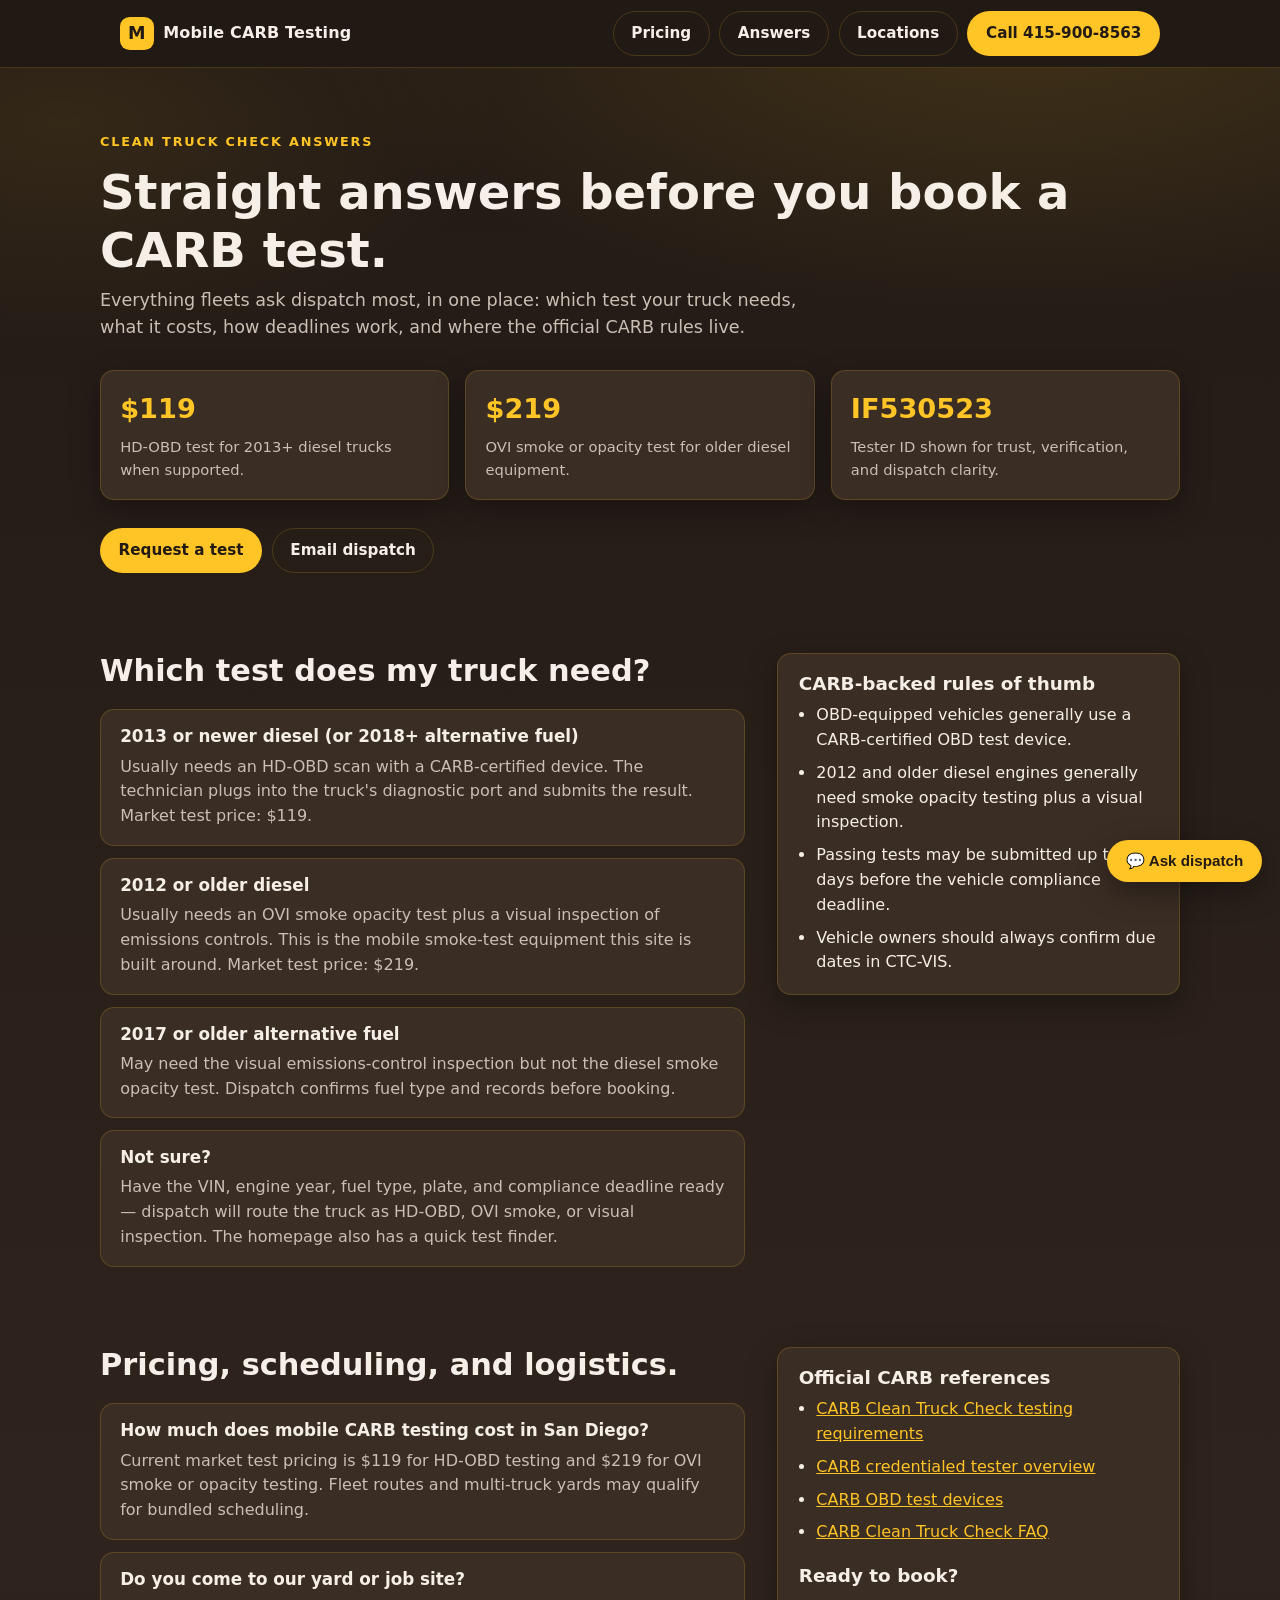
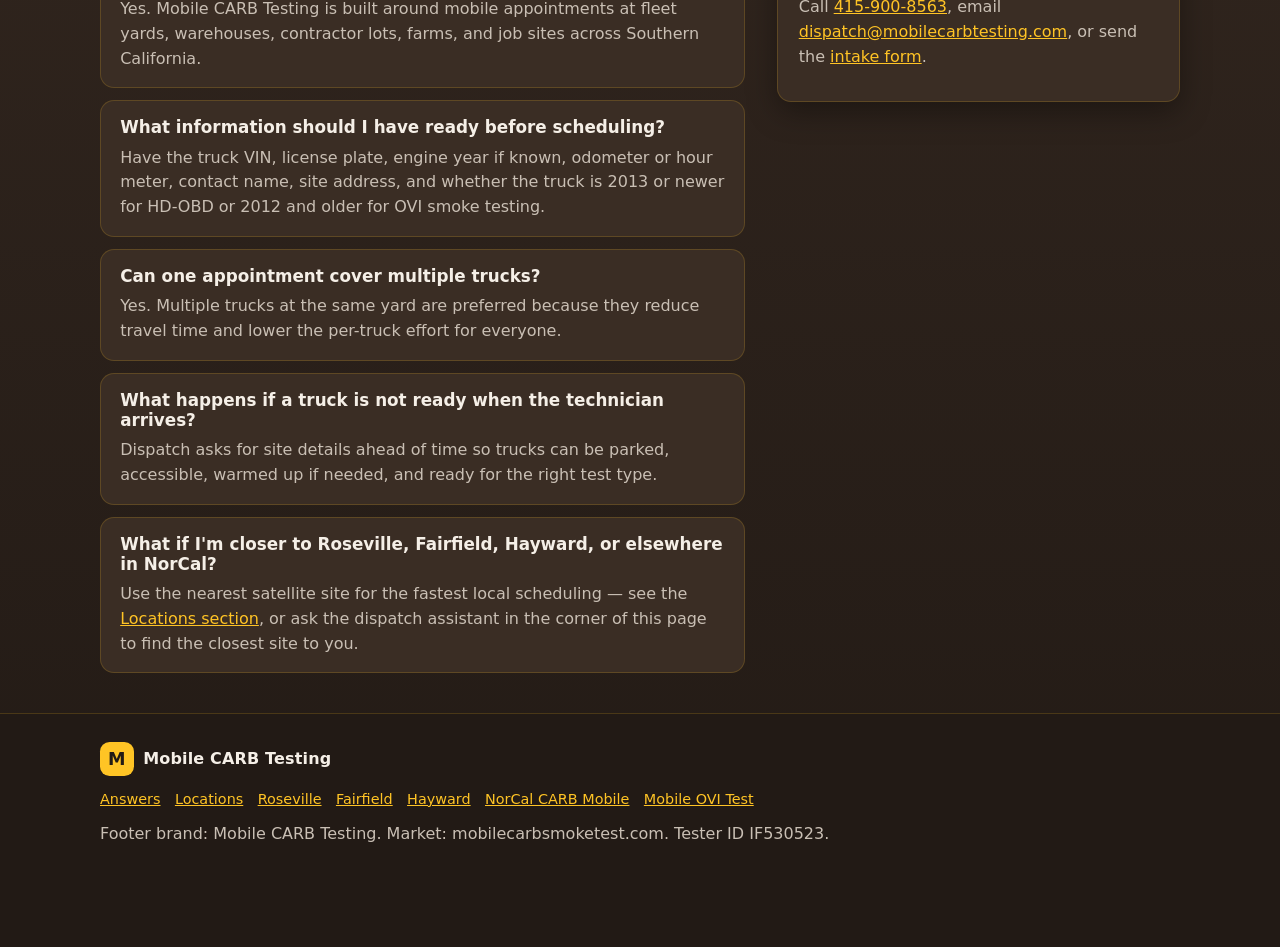
==== answers/index.html @ 7add0c7a "Fix site: working dispatch agent, geo-aware satellite links, consistent pages - Add missing styles.c" ====
<!doctype html>
<html lang="en">
<head>
 <meta charset="utf-8">
 <meta name="viewport" content="width=device-width, initial-scale=1">
 <title>CARB Testing Answers | Mobile CARB Testing San Diego</title>
 <meta name="description" content="Plain answers about CARB Clean Truck Check testing in San Diego: HD-OBD vs OVI smoke testing, pricing, deadlines, scheduling, and official CARB references.">
 <meta name="robots" content="index,follow,max-image-preview:large">
 <link rel="canonical" href="https://mobilecarbsmoketest.com/answers/">
 <meta property="og:title" content="CARB Testing Answers | Mobile CARB Testing San Diego">
 <meta property="og:description" content="Plain answers about CARB Clean Truck Check testing in San Diego: HD-OBD vs OVI smoke testing, pricing, deadlines, scheduling, and official CARB references.">
 <meta property="og:type" content="website">
 <meta property="og:url" content="https://mobilecarbsmoketest.com/answers/">
 <style>:root{--primary:#2F241D;--accent:#FFC425;}</style>
 <link rel="icon" href="data:image/svg+xml,<svg xmlns=%22http://www.w3.org/2000/svg%22 viewBox=%220 0 100 100%22><rect width=%22100%22 height=%22100%22 rx=%2220%22 fill=%22%23FFC425%22/><text x=%2250%22 y=%2272%22 font-size=%2264%22 font-family=%22Arial%22 font-weight=%22bold%22 text-anchor=%22middle%22 fill=%22%232F241D%22>M</text></svg>">
 <link rel="stylesheet" href="/styles.css">
 <script src="/site.js" defer></script>
</head>
<body class="dark">
 <header class="site-header">
 <nav class="nav" aria-label="Primary navigation">
 <a class="brand" href="/">
 <span class="brand-mark">M</span>
 <span>Mobile CARB Testing</span>
 </a>
 <div class="nav-actions">
 <a class="button secondary" href="/#pricing">Pricing</a>
 <a class="button secondary" href="/answers/">Answers</a>
 <a class="button secondary" href="/#locations">Locations</a>
 <a class="button primary" href="tel:4159008563">Call 415-900-8563</a>
 </div>
 </nav>
 </header>
 <main>
 <section class="hero">
 <div class="hero-inner">
 <p class="eyebrow">Clean truck check answers</p>
 <h1>Straight answers before you book a CARB test.</h1>
 <p class="lede">Everything fleets ask dispatch most, in one place: which test your truck needs, what it costs, how deadlines work, and where the official CARB rules live.</p>
 <div class="hero-panel">
 <div class="metric"><strong>$119</strong><span>HD-OBD test for 2013+ diesel trucks when supported.</span></div>
 <div class="metric"><strong>$219</strong><span>OVI smoke or opacity test for older diesel equipment.</span></div>
 <div class="metric"><strong>IF530523</strong><span>Tester ID shown for trust, verification, and dispatch clarity.</span></div>
 </div>
 <div class="nav-actions">
 <a class="button primary" href="/#intake">Request a test</a>
 <a class="button secondary" href="mailto:dispatch@mobilecarbtesting.com?subject=San%20Diego%20CARB%20test%20question">Email dispatch</a>
 </div>
 </div>
 </section>

 <section>
 <div class="section-inner split">
 <div>
 <div class="section-heading">
 <h2>Which test does my truck need?</h2>
 </div>
 <div class="faq-list">
 <article class="faq-item"><h3>2013 or newer diesel (or 2018+ alternative fuel)</h3><p>Usually needs an HD-OBD scan with a CARB-certified device. The technician plugs into the truck's diagnostic port and submits the result. Market test price: $119.</p></article>
 <article class="faq-item"><h3>2012 or older diesel</h3><p>Usually needs an OVI smoke opacity test plus a visual inspection of emissions controls. This is the mobile smoke-test equipment this site is built around. Market test price: $219.</p></article>
 <article class="faq-item"><h3>2017 or older alternative fuel</h3><p>May need the visual emissions-control inspection but not the diesel smoke opacity test. Dispatch confirms fuel type and records before booking.</p></article>
 <article class="faq-item"><h3>Not sure?</h3><p>Have the VIN, engine year, fuel type, plate, and compliance deadline ready — dispatch will route the truck as HD-OBD, OVI smoke, or visual inspection. The homepage also has a quick test finder.</p></article>
 </div>
 </div>
 <aside class="card">
 <h2>CARB-backed rules of thumb</h2>
 <ul class="list">
 <li>OBD-equipped vehicles generally use a CARB-certified OBD test device.</li>
 <li>2012 and older diesel engines generally need smoke opacity testing plus a visual inspection.</li>
 <li>Passing tests may be submitted up to 90 days before the vehicle compliance deadline.</li>
 <li>Vehicle owners should always confirm due dates in CTC-VIS.</li>
 </ul>
 </aside>
 </div>
 </section>

 <section>
 <div class="section-inner split">
 <div>
 <div class="section-heading">
 <h2>Pricing, scheduling, and logistics.</h2>
 </div>
 <div class="faq-list">
 <article class="faq-item"><h3>How much does mobile CARB testing cost in San Diego?</h3><p>Current market test pricing is $119 for HD-OBD testing and $219 for OVI smoke or opacity testing. Fleet routes and multi-truck yards may qualify for bundled scheduling.</p></article>
 <article class="faq-item"><h3>Do you come to our yard or job site?</h3><p>Yes. Mobile CARB Testing is built around mobile appointments at fleet yards, warehouses, contractor lots, farms, and job sites across Southern California.</p></article>
 <article class="faq-item"><h3>What information should I have ready before scheduling?</h3><p>Have the truck VIN, license plate, engine year if known, odometer or hour meter, contact name, site address, and whether the truck is 2013 or newer for HD-OBD or 2012 and older for OVI smoke testing.</p></article>
 <article class="faq-item"><h3>Can one appointment cover multiple trucks?</h3><p>Yes. Multiple trucks at the same yard are preferred because they reduce travel time and lower the per-truck effort for everyone.</p></article>
 <article class="faq-item"><h3>What happens if a truck is not ready when the technician arrives?</h3><p>Dispatch asks for site details ahead of time so trucks can be parked, accessible, warmed up if needed, and ready for the right test type.</p></article>
 <article class="faq-item"><h3>What if I'm closer to Roseville, Fairfield, Hayward, or elsewhere in NorCal?</h3><p>Use the nearest satellite site for the fastest local scheduling — see the <a href="/#locations">Locations section</a>, or ask the dispatch assistant in the corner of this page to find the closest site to you.</p></article>
 </div>
 </div>
 <aside class="card">
 <h2>Official CARB references</h2>
 <ul class="source-list">
 <li><a href="https://ww2.arb.ca.gov/clean-truck-check-requirements-vehicles-subject-semi-annual-compliance" rel="noopener">CARB Clean Truck Check testing requirements</a></li>
 <li><a href="https://ww2.arb.ca.gov/clean-truck-check-credentialed-tester-overview" rel="noopener">CARB credentialed tester overview</a></li>
 <li><a href="https://ww2.arb.ca.gov/our-work/programs/inspection-and-maintenance-program/obd-test-devices" rel="noopener">CARB OBD test devices</a></li>
 <li><a href="https://ww2.arb.ca.gov/resources/fact-sheets/clean-truck-check-faq-0" rel="noopener">CARB Clean Truck Check FAQ</a></li>
 </ul>
 <h2 style="margin-top:1.25rem">Ready to book?</h2>
 <p class="muted">Call <a href="tel:4159008563">415-900-8563</a>, email <a href="mailto:dispatch@mobilecarbtesting.com">dispatch@mobilecarbtesting.com</a>, or send the <a href="/#intake">intake form</a>.</p>
 </aside>
 </div>
 </section>
 </main>
 <footer class="site-footer">
 <div class="footer-inner">
 <a class="brand" href="/"><span class="brand-mark">M</span><span>Mobile CARB Testing</span></a>
 <div class="footer-links">
 <a href="/answers/">Answers</a>
 <a href="/#locations">Locations</a>
 <a href="https://cleantruckcheckroseville.com" rel="noopener">Roseville</a>
 <a href="https://cleantruckcheckfairfield.com" rel="noopener">Fairfield</a>
 <a href="https://cleantruckcheckhayward.com" rel="noopener">Hayward</a>
 <a href="https://norcalcarbmobile.com" rel="noopener">NorCal CARB Mobile</a>
 <a href="https://mobileovitest.com" rel="noopener">Mobile OVI Test</a>
 </div>
 <p class="muted">Footer brand: Mobile CARB Testing. Market: mobilecarbsmoketest.com. Tester ID IF530523.</p>
 </div>
 </footer>
</body>
</html>
---- styles.css ----
/* Mobile CARB Testing — shared site theme.
   Every page loads this file so inner pages match the homepage exactly. */

:root {
  --primary: #2F241D;
  --primary-deep: #221A15;
  --accent: #FFC425;
  --accent-soft: rgba(255, 196, 37, 0.14);
  --ink: #F5EFE7;
  --ink-muted: #C9BFB4;
  --card: #3A2D24;
  --card-border: rgba(255, 196, 37, 0.18);
  --radius: 14px;
  --shadow: 0 10px 30px rgba(0, 0, 0, 0.35);
}

* { box-sizing: border-box; }

html { scroll-behavior: smooth; }

body {
  margin: 0;
  font-family: "Segoe UI", system-ui, -apple-system, Roboto, Arial, sans-serif;
  line-height: 1.55;
  color: var(--ink);
  background: linear-gradient(180deg, var(--primary-deep) 0%, var(--primary) 60%, var(--primary-deep) 100%);
}

img, svg { max-width: 100%; }

a { color: var(--accent); }

h1, h2, h3 { line-height: 1.2; margin: 0 0 0.5rem; }
h1 { font-size: clamp(1.9rem, 4.5vw, 3rem); }
h2 { font-size: clamp(1.35rem, 3vw, 1.9rem); }
h3 { font-size: 1.05rem; }

p { margin: 0 0 0.75rem; }

.muted { color: var(--ink-muted); }

/* Header / navigation */
.site-header {
  position: sticky;
  top: 0;
  z-index: 50;
  background: rgba(34, 26, 21, 0.92);
  backdrop-filter: blur(8px);
  border-bottom: 1px solid var(--card-border);
}

.nav {
  max-width: 1080px;
  margin: 0 auto;
  padding: 0.7rem 1.25rem;
  display: flex;
  align-items: center;
  justify-content: space-between;
  gap: 1rem;
  flex-wrap: wrap;
}

.brand {
  display: inline-flex;
  align-items: center;
  gap: 0.6rem;
  font-weight: 700;
  color: var(--ink);
  text-decoration: none;
  letter-spacing: 0.01em;
}

.brand-mark {
  display: inline-grid;
  place-items: center;
  width: 2.1rem;
  height: 2.1rem;
  border-radius: 0.6rem;
  background: var(--accent);
  color: var(--primary-deep);
  font-weight: 800;
  font-size: 1.1rem;
}

.nav-actions {
  display: flex;
  align-items: center;
  gap: 0.6rem;
  flex-wrap: wrap;
}

/* Buttons */
.button {
  display: inline-flex;
  align-items: center;
  justify-content: center;
  gap: 0.4rem;
  padding: 0.6rem 1.1rem;
  border-radius: 999px;
  border: 1px solid transparent;
  font-weight: 600;
  font-size: 0.95rem;
  text-decoration: none;
  cursor: pointer;
  transition: transform 0.15s ease, background 0.15s ease, color 0.15s ease;
}

.button:hover { transform: translateY(-1px); }

.button.primary {
  background: var(--accent);
  color: var(--primary-deep);
}

.button.secondary {
  background: transparent;
  color: var(--ink);
  border-color: var(--card-border);
}

.button.secondary:hover { border-color: var(--accent); color: var(--accent); }

/* Hero */
.hero {
  padding: 4rem 1.25rem 2.5rem;
  background:
    radial-gradient(1200px 500px at 80% -10%, var(--accent-soft), transparent 60%),
    radial-gradient(800px 400px at 5% 10%, rgba(255, 196, 37, 0.08), transparent 55%);
}

.hero-inner { max-width: 1080px; margin: 0 auto; }

.eyebrow {
  text-transform: uppercase;
  letter-spacing: 0.14em;
  font-size: 0.8rem;
  font-weight: 700;
  color: var(--accent);
  margin-bottom: 0.75rem;
}

.lede {
  font-size: 1.1rem;
  color: var(--ink-muted);
  max-width: 46rem;
}

.hero-panel {
  display: grid;
  grid-template-columns: repeat(auto-fit, minmax(200px, 1fr));
  gap: 1rem;
  margin: 1.75rem 0;
}

.metric {
  background: var(--card);
  border: 1px solid var(--card-border);
  border-radius: var(--radius);
  padding: 1.1rem 1.2rem;
  display: flex;
  flex-direction: column;
  gap: 0.35rem;
  box-shadow: var(--shadow);
}

.metric strong { font-size: 1.7rem; color: var(--accent); }
.metric span { color: var(--ink-muted); font-size: 0.92rem; }

/* Sections */
main section { padding: 2.5rem 1.25rem; }

.section-inner { max-width: 1080px; margin: 0 auto; }

.section-inner.split {
  display: grid;
  grid-template-columns: minmax(0, 1.6fr) minmax(260px, 1fr);
  gap: 2rem;
  align-items: start;
}

.section-heading { margin-bottom: 1.25rem; }

.grid {
  display: grid;
  grid-template-columns: repeat(auto-fit, minmax(230px, 1fr));
  gap: 1rem;
}

.card {
  background: var(--card);
  border: 1px solid var(--card-border);
  border-radius: var(--radius);
  padding: 1.2rem 1.3rem;
  box-shadow: var(--shadow);
}

.card h2 { font-size: 1.15rem; }

.service-areas { display: flex; flex-wrap: wrap; gap: 0.5rem; margin-top: 0.75rem; }

.pill {
  display: inline-block;
  padding: 0.3rem 0.8rem;
  border-radius: 999px;
  background: var(--accent-soft);
  border: 1px solid var(--card-border);
  color: var(--ink);
  font-size: 0.85rem;
  font-weight: 600;
}

.list, .source-list { margin: 0; padding-left: 1.1rem; display: grid; gap: 0.5rem; }

/* Test-finder tool */
.tool {
  background: var(--card);
  border: 1px solid var(--card-border);
  border-radius: var(--radius);
  padding: 1.25rem;
  box-shadow: var(--shadow);
}

.tool-row {
  display: grid;
  grid-template-columns: repeat(auto-fit, minmax(220px, 1fr));
  gap: 1rem;
  margin-bottom: 1rem;
}

label { display: grid; gap: 0.35rem; font-size: 0.9rem; font-weight: 600; }

select, input, textarea {
  width: 100%;
  padding: 0.6rem 0.7rem;
  border-radius: 10px;
  border: 1px solid var(--card-border);
  background: var(--primary-deep);
  color: var(--ink);
  font: inherit;
}

select:focus, input:focus, textarea:focus {
  outline: 2px solid var(--accent);
  outline-offset: 1px;
}

textarea { min-height: 5.5rem; resize: vertical; }

.tool-result {
  border-left: 3px solid var(--accent);
  background: var(--accent-soft);
  border-radius: 0 10px 10px 0;
  padding: 0.9rem 1rem;
}

/* FAQ */
.faq-list { display: grid; gap: 0.75rem; }

.faq-item {
  background: var(--card);
  border: 1px solid var(--card-border);
  border-radius: var(--radius);
  padding: 1rem 1.2rem;
}

.faq-item p { margin: 0.35rem 0 0; color: var(--ink-muted); }

/* Intake form */
.form-wrap {
  background: var(--card);
  border: 1px solid var(--card-border);
  border-radius: var(--radius);
  padding: 1.4rem;
  box-shadow: var(--shadow);
}

.form-grid { display: grid; gap: 0.9rem; }

/* Satellite sites */
.satellite-grid {
  display: grid;
  grid-template-columns: repeat(auto-fit, minmax(240px, 1fr));
  gap: 1rem;
}

.satellite-card {
  display: block;
  background: var(--card);
  border: 1px solid var(--card-border);
  border-radius: var(--radius);
  padding: 1.1rem 1.2rem;
  color: var(--ink);
  text-decoration: none;
  box-shadow: var(--shadow);
  transition: transform 0.15s ease, border-color 0.15s ease;
}

.satellite-card:hover { transform: translateY(-2px); border-color: var(--accent); }

.satellite-card h3 { color: var(--accent); }
.satellite-card p { color: var(--ink-muted); margin: 0; font-size: 0.92rem; }

.satellite-card .distance {
  display: inline-block;
  margin-top: 0.6rem;
  font-size: 0.8rem;
  font-weight: 700;
  color: var(--ink);
}

.satellite-card.nearby {
  border-color: var(--accent);
  background: linear-gradient(180deg, var(--accent-soft), var(--card));
}

.satellite-card.nearby::before {
  content: "Near you";
  display: inline-block;
  margin-bottom: 0.5rem;
  padding: 0.15rem 0.6rem;
  border-radius: 999px;
  background: var(--accent);
  color: var(--primary-deep);
  font-size: 0.72rem;
  font-weight: 800;
  text-transform: uppercase;
  letter-spacing: 0.08em;
}

.geo-note { font-size: 0.85rem; color: var(--ink-muted); margin-top: 0.9rem; }

/* Footer */
.site-footer {
  border-top: 1px solid var(--card-border);
  background: var(--primary-deep);
  padding: 1.75rem 1.25rem 5.5rem;
}

.footer-inner {
  max-width: 1080px;
  margin: 0 auto;
  display: grid;
  gap: 0.75rem;
}

.footer-links { display: flex; flex-wrap: wrap; gap: 0.9rem; font-size: 0.9rem; }

/* Agent widget */
.agent-launcher {
  position: fixed;
  right: 1.1rem;
  bottom: 1.1rem;
  z-index: 90;
  display: inline-flex;
  align-items: center;
  gap: 0.5rem;
  padding: 0.75rem 1.2rem;
  border: none;
  border-radius: 999px;
  background: var(--accent);
  color: var(--primary-deep);
  font-weight: 700;
  font-size: 0.95rem;
  cursor: pointer;
  box-shadow: var(--shadow);
}

.agent-launcher:hover { transform: translateY(-1px); }

.agent-panel {
  position: fixed;
  right: 1.1rem;
  bottom: 4.6rem;
  z-index: 95;
  width: min(360px, calc(100vw - 2rem));
  max-height: min(540px, calc(100vh - 7rem));
  display: none;
  flex-direction: column;
  background: var(--primary-deep);
  border: 1px solid var(--card-border);
  border-radius: var(--radius);
  box-shadow: var(--shadow);
  overflow: hidden;
}

.agent-panel.open { display: flex; }

.agent-head {
  display: flex;
  align-items: center;
  justify-content: space-between;
  gap: 0.5rem;
  padding: 0.8rem 1rem;
  background: var(--card);
  border-bottom: 1px solid var(--card-border);
}

.agent-head strong { font-size: 0.95rem; }
.agent-head .muted { font-size: 0.78rem; display: block; }

.agent-close {
  border: none;
  background: transparent;
  color: var(--ink-muted);
  font-size: 1.3rem;
  line-height: 1;
  cursor: pointer;
  padding: 0.2rem 0.4rem;
}

.agent-close:hover { color: var(--accent); }

.agent-messages {
  flex: 1;
  overflow-y: auto;
  padding: 0.9rem;
  display: flex;
  flex-direction: column;
  gap: 0.6rem;
  min-height: 160px;
}

.agent-msg {
  max-width: 88%;
  padding: 0.55rem 0.8rem;
  border-radius: 12px;
  font-size: 0.9rem;
}

.agent-msg.bot {
  align-self: flex-start;
  background: var(--card);
  border: 1px solid var(--card-border);
}

.agent-msg.user {
  align-self: flex-end;
  background: var(--accent);
  color: var(--primary-deep);
  font-weight: 600;
}

.agent-msg a { font-weight: 700; }

.agent-chips {
  display: flex;
  flex-wrap: wrap;
  gap: 0.4rem;
  padding: 0 0.9rem 0.6rem;
}

.agent-chip {
  border: 1px solid var(--card-border);
  background: transparent;
  color: var(--ink);
  border-radius: 999px;
  padding: 0.3rem 0.75rem;
  font-size: 0.8rem;
  cursor: pointer;
}

.agent-chip:hover { border-color: var(--accent); color: var(--accent); }

.agent-input {
  display: flex;
  gap: 0.5rem;
  padding: 0.7rem 0.9rem;
  border-top: 1px solid var(--card-border);
  background: var(--card);
}

.agent-input input { flex: 1; }

.agent-input button {
  border: none;
  border-radius: 10px;
  background: var(--accent);
  color: var(--primary-deep);
  font-weight: 700;
  padding: 0 1rem;
  cursor: pointer;
}

/* Responsive */
@media (max-width: 820px) {
  .section-inner.split { grid-template-columns: 1fr; }
  .hero { padding-top: 2.5rem; }
}
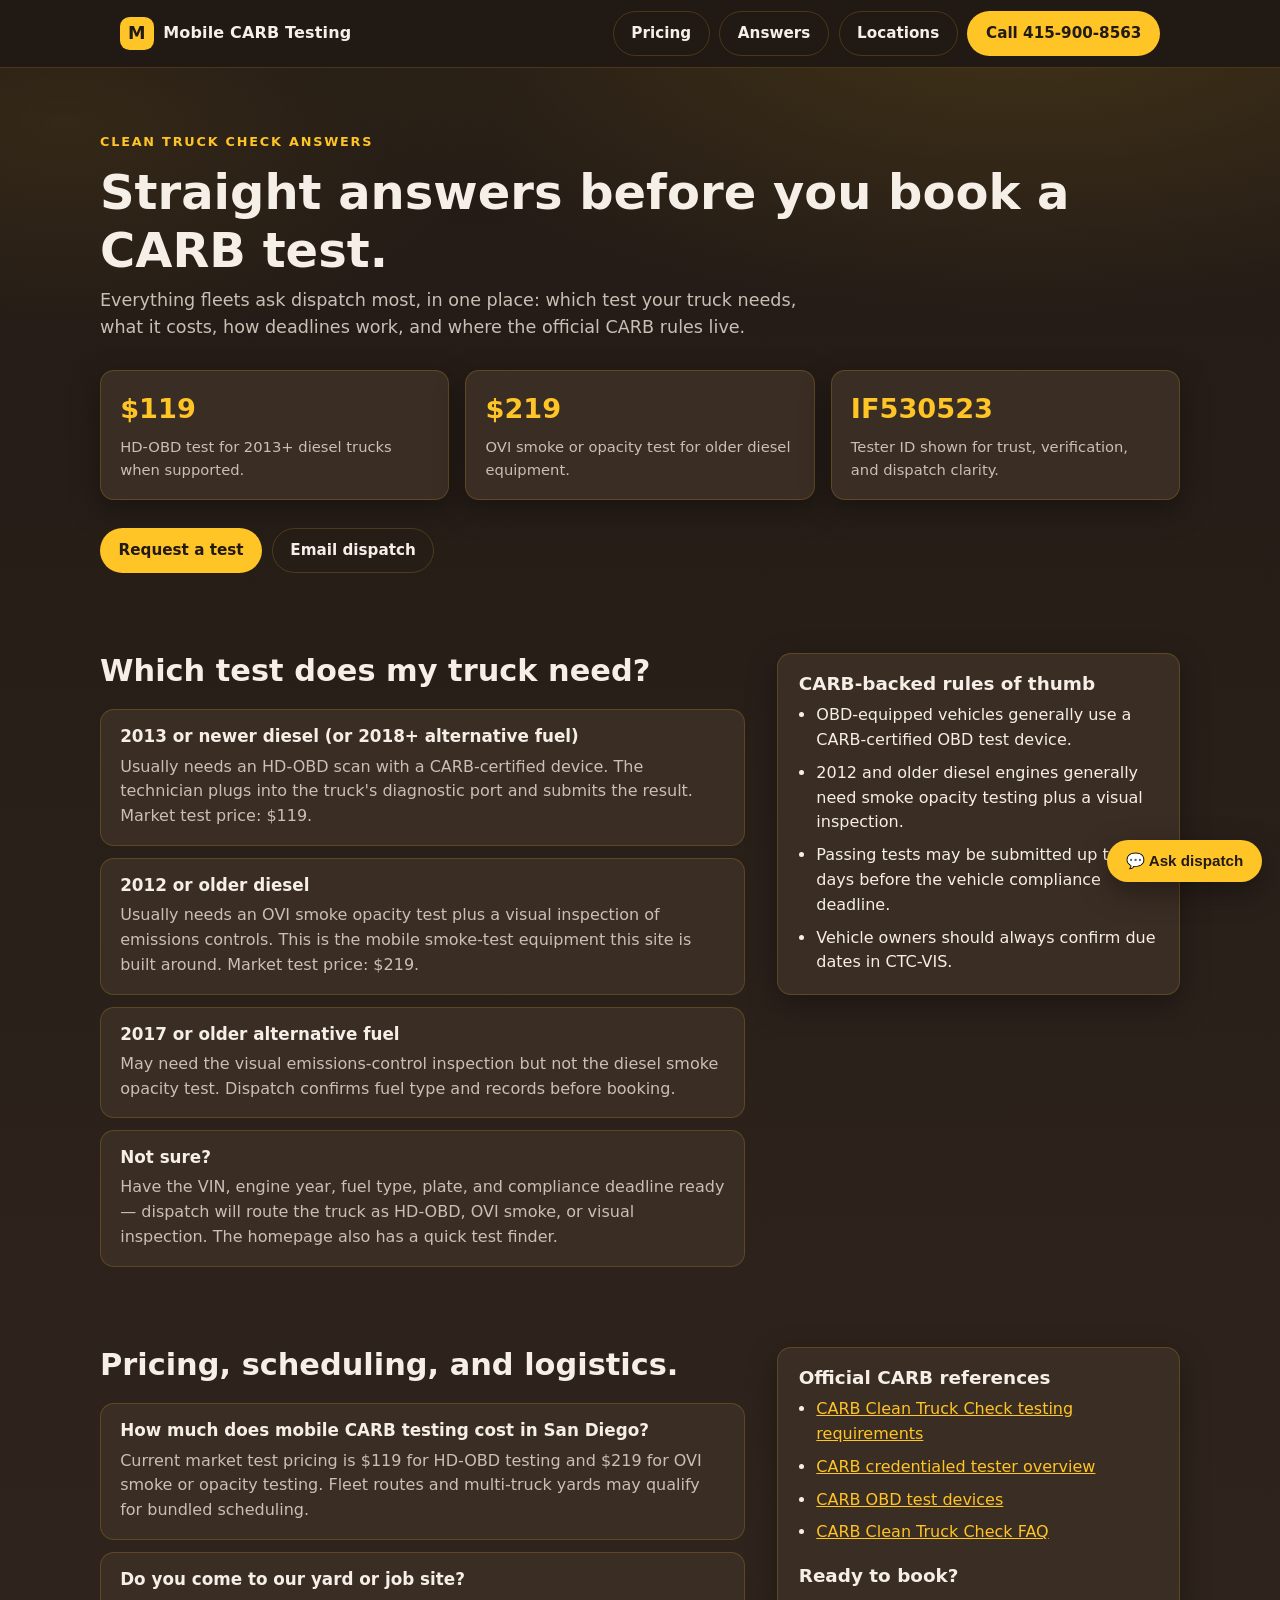
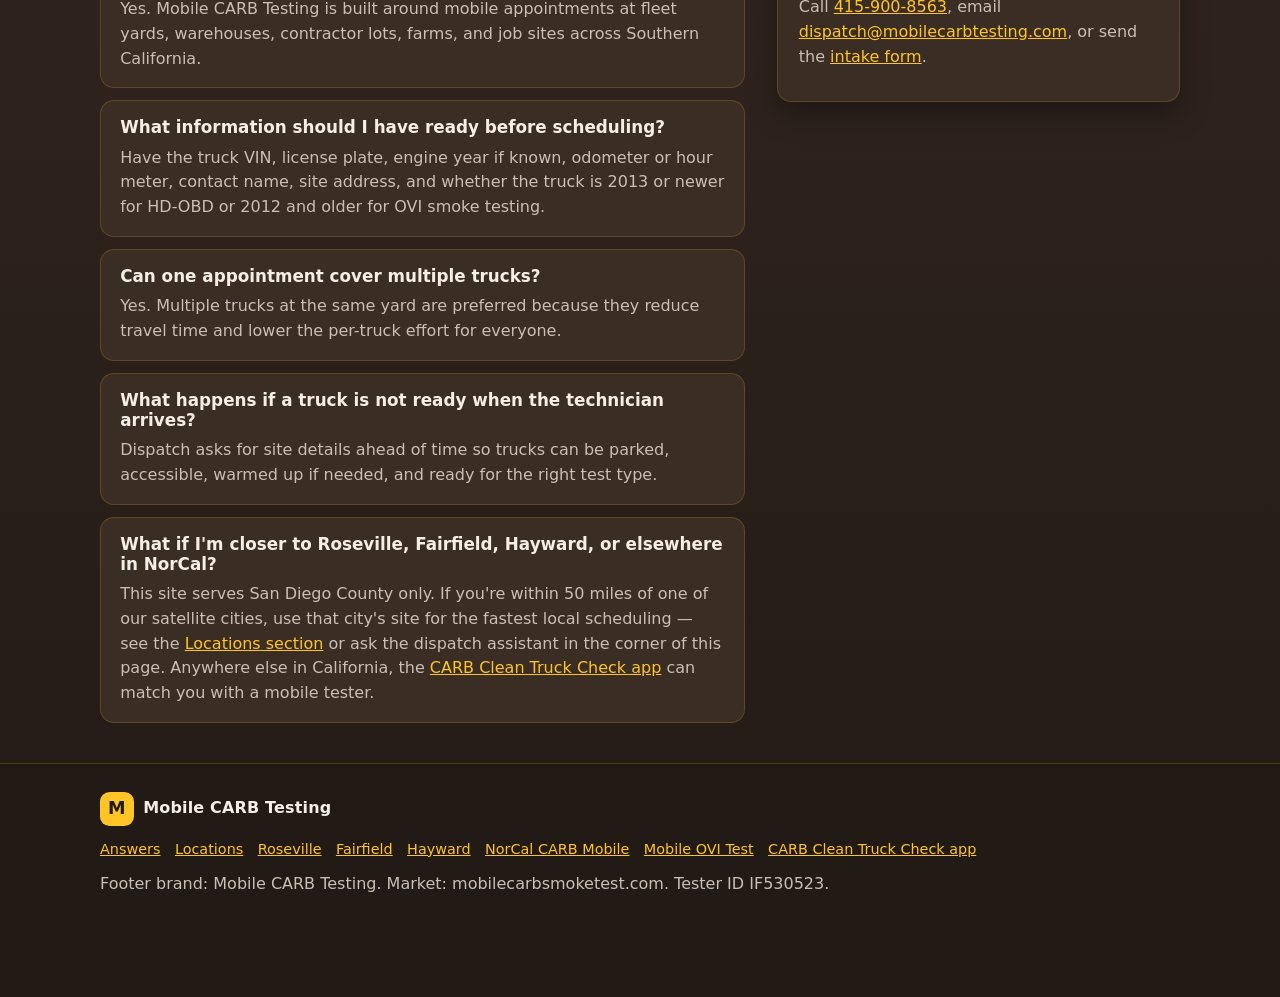
==== commit 95fbf10c: "Enforce coverage rules and add carbcleantruckcheck.app routing + marketing blocks - Satellite sites " ====
--- a/answers/index.html
+++ b/answers/index.html
@@ -86,7 +86,7 @@
  <article class="faq-item"><h3>What information should I have ready before scheduling?</h3><p>Have the truck VIN, license plate, engine year if known, odometer or hour meter, contact name, site address, and whether the truck is 2013 or newer for HD-OBD or 2012 and older for OVI smoke testing.</p></article>
  <article class="faq-item"><h3>Can one appointment cover multiple trucks?</h3><p>Yes. Multiple trucks at the same yard are preferred because they reduce travel time and lower the per-truck effort for everyone.</p></article>
  <article class="faq-item"><h3>What happens if a truck is not ready when the technician arrives?</h3><p>Dispatch asks for site details ahead of time so trucks can be parked, accessible, warmed up if needed, and ready for the right test type.</p></article>
- <article class="faq-item"><h3>What if I'm closer to Roseville, Fairfield, Hayward, or elsewhere in NorCal?</h3><p>Use the nearest satellite site for the fastest local scheduling — see the <a href="/#locations">Locations section</a>, or ask the dispatch assistant in the corner of this page to find the closest site to you.</p></article>
+ <article class="faq-item"><h3>What if I'm closer to Roseville, Fairfield, Hayward, or elsewhere in NorCal?</h3><p>This site serves San Diego County only. If you're within 50 miles of one of our satellite cities, use that city's site for the fastest local scheduling — see the <a href="/#locations">Locations section</a> or ask the dispatch assistant in the corner of this page. Anywhere else in California, the <a href="https://carbcleantruckcheck.app" rel="noopener">CARB Clean Truck Check app</a> can match you with a mobile tester.</p></article>
  </div>
  </div>
  <aside class="card">
@@ -114,6 +114,7 @@
  <a href="https://cleantruckcheckhayward.com" rel="noopener">Hayward</a>
  <a href="https://norcalcarbmobile.com" rel="noopener">NorCal CARB Mobile</a>
  <a href="https://mobileovitest.com" rel="noopener">Mobile OVI Test</a>
+ <a href="https://carbcleantruckcheck.app" rel="noopener">CARB Clean Truck Check app</a>
  </div>
  <p class="muted">Footer brand: Mobile CARB Testing. Market: mobilecarbsmoketest.com. Tester ID IF530523.</p>
  </div>
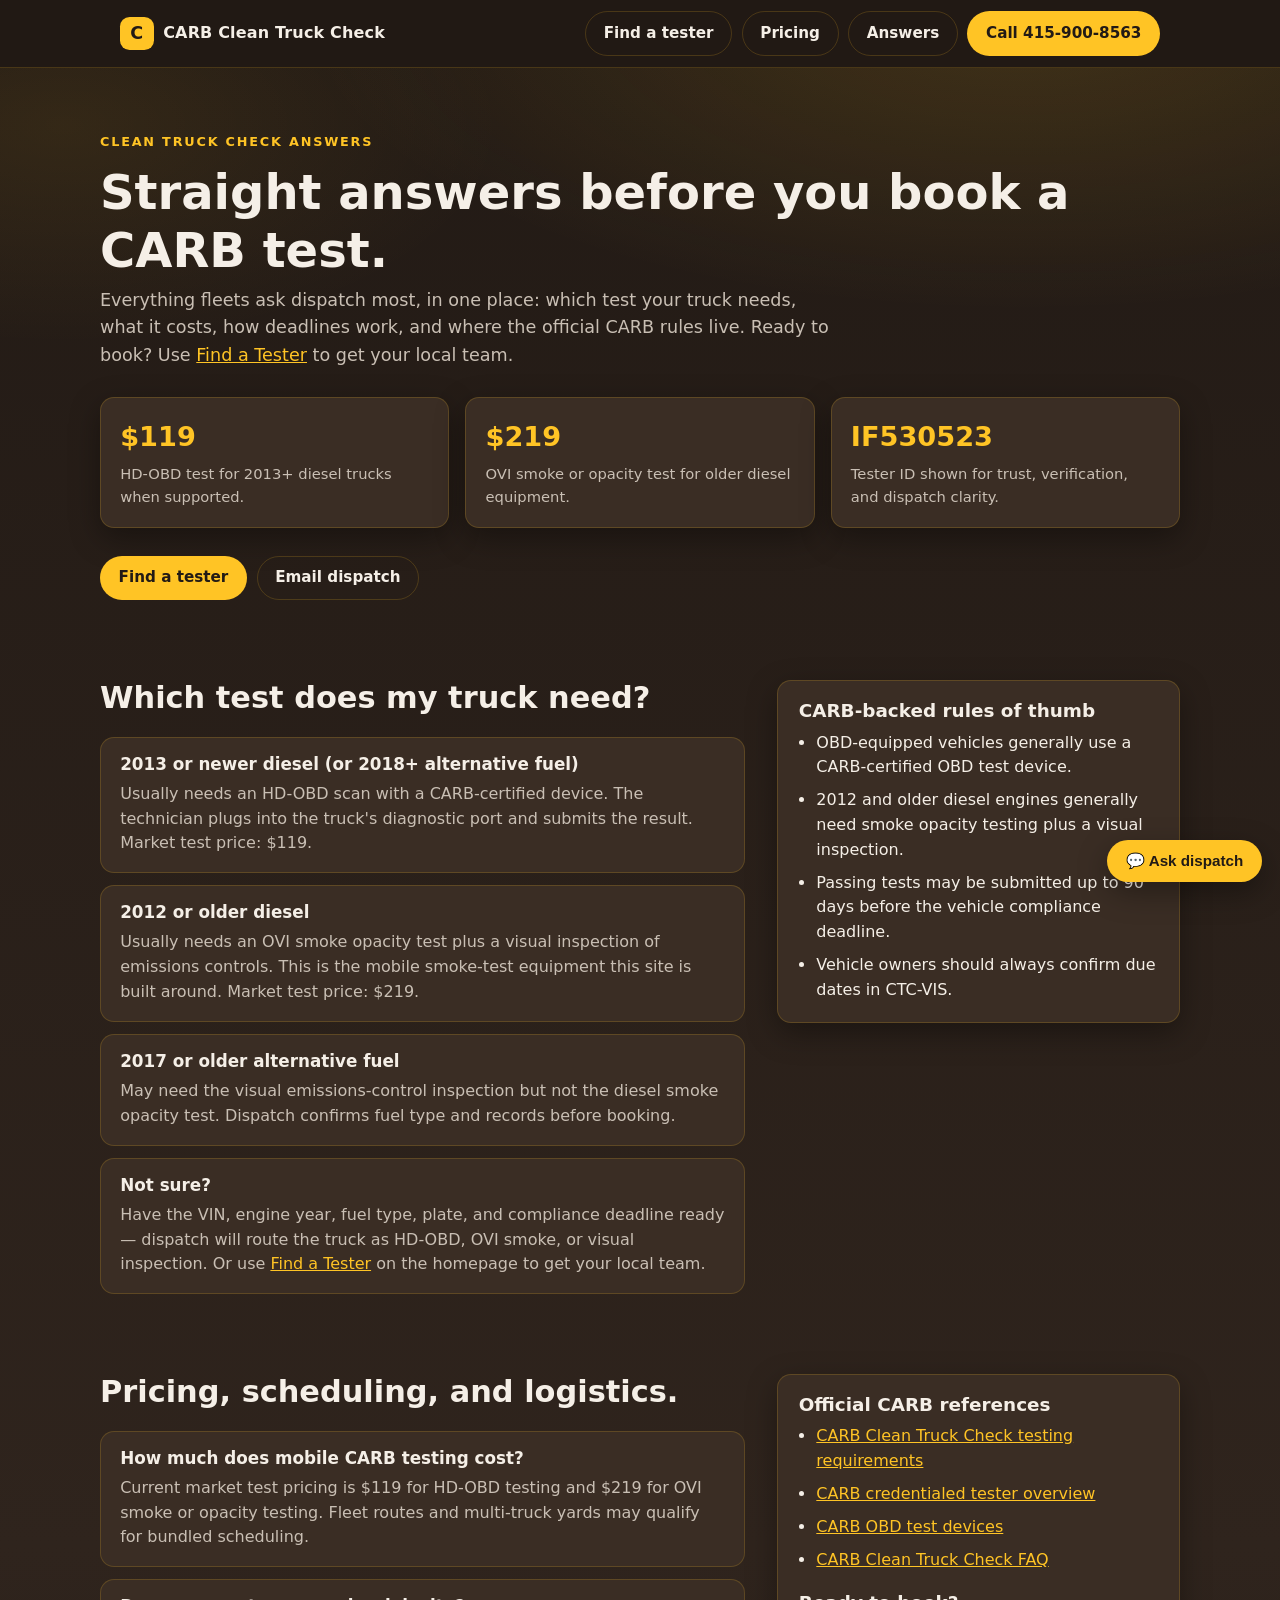
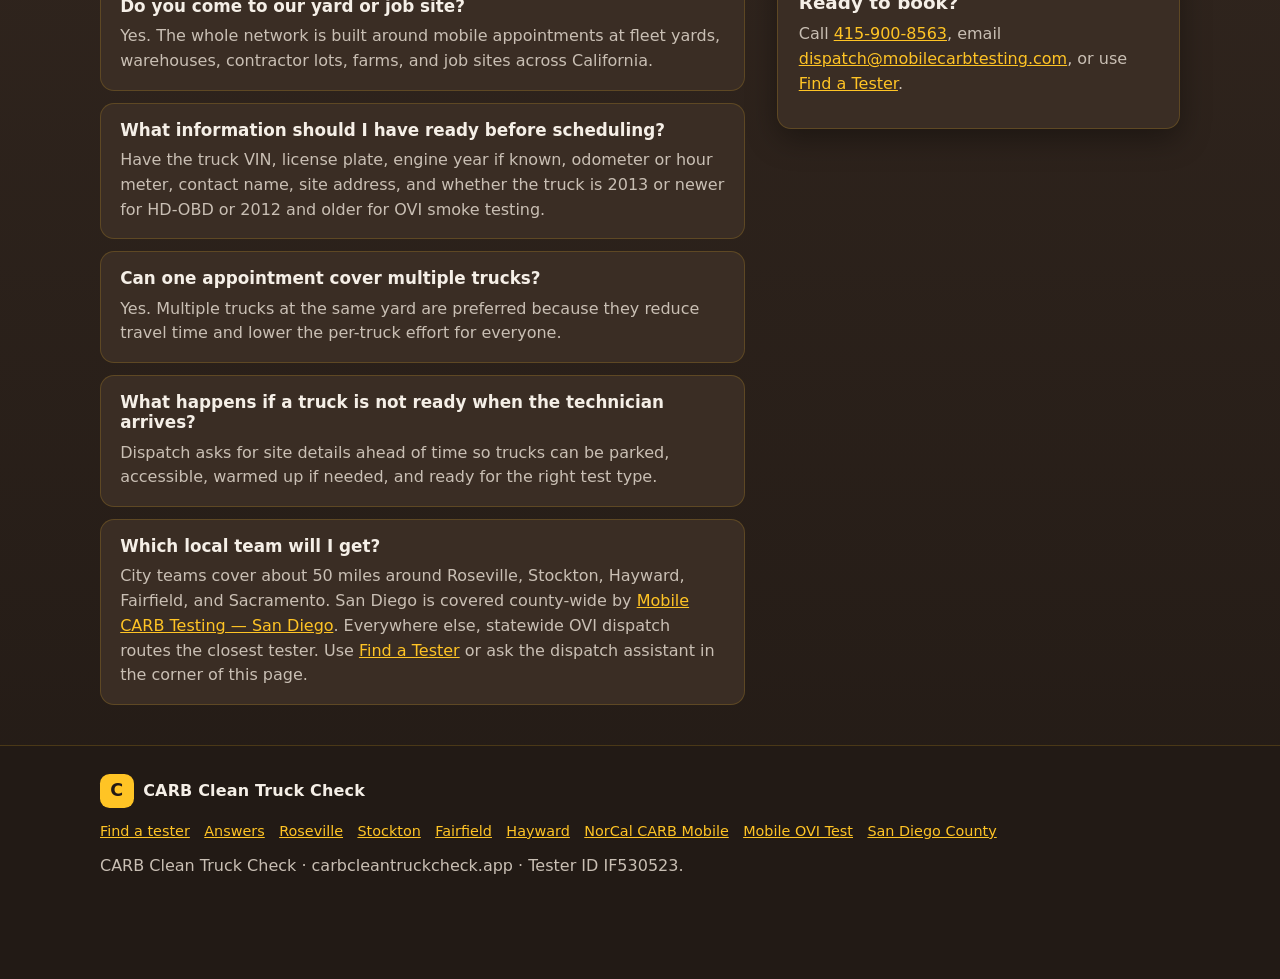
==== commit 7c7839a4: "Rebuild front page as Find a Tester app for carbcleantruckcheck.app - Homepage is now the CARB Clean" ====
--- a/answers/index.html
+++ b/answers/index.html
@@ -3,16 +3,16 @@
 <head>
  <meta charset="utf-8">
  <meta name="viewport" content="width=device-width, initial-scale=1">
- <title>CARB Testing Answers | Mobile CARB Testing San Diego</title>
- <meta name="description" content="Plain answers about CARB Clean Truck Check testing in San Diego: HD-OBD vs OVI smoke testing, pricing, deadlines, scheduling, and official CARB references.">
+ <title>CARB Testing Answers | CARB Clean Truck Check</title>
+ <meta name="description" content="Plain answers about CARB Clean Truck Check testing: HD-OBD vs OVI smoke testing, pricing, deadlines, scheduling, and official CARB references.">
  <meta name="robots" content="index,follow,max-image-preview:large">
- <link rel="canonical" href="https://mobilecarbsmoketest.com/answers/">
- <meta property="og:title" content="CARB Testing Answers | Mobile CARB Testing San Diego">
- <meta property="og:description" content="Plain answers about CARB Clean Truck Check testing in San Diego: HD-OBD vs OVI smoke testing, pricing, deadlines, scheduling, and official CARB references.">
+ <link rel="canonical" href="https://carbcleantruckcheck.app/answers/">
+ <meta property="og:title" content="CARB Testing Answers | CARB Clean Truck Check">
+ <meta property="og:description" content="Plain answers about CARB Clean Truck Check testing: HD-OBD vs OVI smoke testing, pricing, deadlines, scheduling, and official CARB references.">
  <meta property="og:type" content="website">
- <meta property="og:url" content="https://mobilecarbsmoketest.com/answers/">
+ <meta property="og:url" content="https://carbcleantruckcheck.app/answers/">
  <style>:root{--primary:#2F241D;--accent:#FFC425;}</style>
- <link rel="icon" href="data:image/svg+xml,<svg xmlns=%22http://www.w3.org/2000/svg%22 viewBox=%220 0 100 100%22><rect width=%22100%22 height=%22100%22 rx=%2220%22 fill=%22%23FFC425%22/><text x=%2250%22 y=%2272%22 font-size=%2264%22 font-family=%22Arial%22 font-weight=%22bold%22 text-anchor=%22middle%22 fill=%22%232F241D%22>M</text></svg>">
+ <link rel="icon" href="data:image/svg+xml,<svg xmlns=%22http://www.w3.org/2000/svg%22 viewBox=%220 0 100 100%22><rect width=%22100%22 height=%22100%22 rx=%2220%22 fill=%22%23FFC425%22/><text x=%2250%22 y=%2272%22 font-size=%2264%22 font-family=%22Arial%22 font-weight=%22bold%22 text-anchor=%22middle%22 fill=%22%232F241D%22>C</text></svg>">
  <link rel="stylesheet" href="/styles.css">
  <script src="/site.js" defer></script>
 </head>
@@ -20,13 +20,13 @@
  <header class="site-header">
  <nav class="nav" aria-label="Primary navigation">
  <a class="brand" href="/">
- <span class="brand-mark">M</span>
- <span>Mobile CARB Testing</span>
+ <span class="brand-mark">C</span>
+ <span>CARB Clean Truck Check</span>
  </a>
  <div class="nav-actions">
+ <a class="button secondary" href="/#find">Find a tester</a>
  <a class="button secondary" href="/#pricing">Pricing</a>
  <a class="button secondary" href="/answers/">Answers</a>
- <a class="button secondary" href="/#locations">Locations</a>
  <a class="button primary" href="tel:4159008563">Call 415-900-8563</a>
  </div>
  </nav>
@@ -36,15 +36,15 @@
  <div class="hero-inner">
  <p class="eyebrow">Clean truck check answers</p>
  <h1>Straight answers before you book a CARB test.</h1>
- <p class="lede">Everything fleets ask dispatch most, in one place: which test your truck needs, what it costs, how deadlines work, and where the official CARB rules live.</p>
+ <p class="lede">Everything fleets ask dispatch most, in one place: which test your truck needs, what it costs, how deadlines work, and where the official CARB rules live. Ready to book? Use <a href="/#find">Find a Tester</a> to get your local team.</p>
  <div class="hero-panel">
  <div class="metric"><strong>$119</strong><span>HD-OBD test for 2013+ diesel trucks when supported.</span></div>
  <div class="metric"><strong>$219</strong><span>OVI smoke or opacity test for older diesel equipment.</span></div>
  <div class="metric"><strong>IF530523</strong><span>Tester ID shown for trust, verification, and dispatch clarity.</span></div>
  </div>
  <div class="nav-actions">
- <a class="button primary" href="/#intake">Request a test</a>
- <a class="button secondary" href="mailto:dispatch@mobilecarbtesting.com?subject=San%20Diego%20CARB%20test%20question">Email dispatch</a>
+ <a class="button primary" href="/#find">Find a tester</a>
+ <a class="button secondary" href="mailto:dispatch@mobilecarbtesting.com?subject=CARB%20test%20question">Email dispatch</a>
  </div>
  </div>
  </section>
@@ -59,7 +59,7 @@
  <article class="faq-item"><h3>2013 or newer diesel (or 2018+ alternative fuel)</h3><p>Usually needs an HD-OBD scan with a CARB-certified device. The technician plugs into the truck's diagnostic port and submits the result. Market test price: $119.</p></article>
  <article class="faq-item"><h3>2012 or older diesel</h3><p>Usually needs an OVI smoke opacity test plus a visual inspection of emissions controls. This is the mobile smoke-test equipment this site is built around. Market test price: $219.</p></article>
  <article class="faq-item"><h3>2017 or older alternative fuel</h3><p>May need the visual emissions-control inspection but not the diesel smoke opacity test. Dispatch confirms fuel type and records before booking.</p></article>
- <article class="faq-item"><h3>Not sure?</h3><p>Have the VIN, engine year, fuel type, plate, and compliance deadline ready — dispatch will route the truck as HD-OBD, OVI smoke, or visual inspection. The homepage also has a quick test finder.</p></article>
+ <article class="faq-item"><h3>Not sure?</h3><p>Have the VIN, engine year, fuel type, plate, and compliance deadline ready — dispatch will route the truck as HD-OBD, OVI smoke, or visual inspection. Or use <a href="/#find">Find a Tester</a> on the homepage to get your local team.</p></article>
  </div>
  </div>
  <aside class="card">
@@ -81,12 +81,12 @@
  <h2>Pricing, scheduling, and logistics.</h2>
  </div>
  <div class="faq-list">
- <article class="faq-item"><h3>How much does mobile CARB testing cost in San Diego?</h3><p>Current market test pricing is $119 for HD-OBD testing and $219 for OVI smoke or opacity testing. Fleet routes and multi-truck yards may qualify for bundled scheduling.</p></article>
- <article class="faq-item"><h3>Do you come to our yard or job site?</h3><p>Yes. Mobile CARB Testing is built around mobile appointments at fleet yards, warehouses, contractor lots, farms, and job sites across Southern California.</p></article>
+ <article class="faq-item"><h3>How much does mobile CARB testing cost?</h3><p>Current market test pricing is $119 for HD-OBD testing and $219 for OVI smoke or opacity testing. Fleet routes and multi-truck yards may qualify for bundled scheduling.</p></article>
+ <article class="faq-item"><h3>Do you come to our yard or job site?</h3><p>Yes. The whole network is built around mobile appointments at fleet yards, warehouses, contractor lots, farms, and job sites across California.</p></article>
  <article class="faq-item"><h3>What information should I have ready before scheduling?</h3><p>Have the truck VIN, license plate, engine year if known, odometer or hour meter, contact name, site address, and whether the truck is 2013 or newer for HD-OBD or 2012 and older for OVI smoke testing.</p></article>
  <article class="faq-item"><h3>Can one appointment cover multiple trucks?</h3><p>Yes. Multiple trucks at the same yard are preferred because they reduce travel time and lower the per-truck effort for everyone.</p></article>
  <article class="faq-item"><h3>What happens if a truck is not ready when the technician arrives?</h3><p>Dispatch asks for site details ahead of time so trucks can be parked, accessible, warmed up if needed, and ready for the right test type.</p></article>
- <article class="faq-item"><h3>What if I'm closer to Roseville, Fairfield, Hayward, or elsewhere in NorCal?</h3><p>This site serves San Diego County only. If you're within 50 miles of one of our satellite cities, use that city's site for the fastest local scheduling — see the <a href="/#locations">Locations section</a> or ask the dispatch assistant in the corner of this page. Anywhere else in California, the <a href="https://carbcleantruckcheck.app" rel="noopener">CARB Clean Truck Check app</a> can match you with a mobile tester.</p></article>
+ <article class="faq-item"><h3>Which local team will I get?</h3><p>City teams cover about 50 miles around Roseville, Stockton, Hayward, Fairfield, and Sacramento. San Diego is covered county-wide by <a href="https://mobilecarbsmoketest.com" rel="noopener">Mobile CARB Testing — San Diego</a>. Everywhere else, statewide OVI dispatch routes the closest tester. Use <a href="/#find">Find a Tester</a> or ask the dispatch assistant in the corner of this page.</p></article>
  </div>
  </div>
  <aside class="card">
@@ -98,25 +98,26 @@
  <li><a href="https://ww2.arb.ca.gov/resources/fact-sheets/clean-truck-check-faq-0" rel="noopener">CARB Clean Truck Check FAQ</a></li>
  </ul>
  <h2 style="margin-top:1.25rem">Ready to book?</h2>
- <p class="muted">Call <a href="tel:4159008563">415-900-8563</a>, email <a href="mailto:dispatch@mobilecarbtesting.com">dispatch@mobilecarbtesting.com</a>, or send the <a href="/#intake">intake form</a>.</p>
+ <p class="muted">Call <a href="tel:4159008563">415-900-8563</a>, email <a href="mailto:dispatch@mobilecarbtesting.com">dispatch@mobilecarbtesting.com</a>, or use <a href="/#find">Find a Tester</a>.</p>
  </aside>
  </div>
  </section>
  </main>
  <footer class="site-footer">
  <div class="footer-inner">
- <a class="brand" href="/"><span class="brand-mark">M</span><span>Mobile CARB Testing</span></a>
+ <a class="brand" href="/"><span class="brand-mark">C</span><span>CARB Clean Truck Check</span></a>
  <div class="footer-links">
+ <a href="/#find">Find a tester</a>
  <a href="/answers/">Answers</a>
- <a href="/#locations">Locations</a>
  <a href="https://cleantruckcheckroseville.com" rel="noopener">Roseville</a>
+ <a href="https://cleantruckcheckstockton.com" rel="noopener">Stockton</a>
  <a href="https://cleantruckcheckfairfield.com" rel="noopener">Fairfield</a>
  <a href="https://cleantruckcheckhayward.com" rel="noopener">Hayward</a>
  <a href="https://norcalcarbmobile.com" rel="noopener">NorCal CARB Mobile</a>
  <a href="https://mobileovitest.com" rel="noopener">Mobile OVI Test</a>
- <a href="https://carbcleantruckcheck.app" rel="noopener">CARB Clean Truck Check app</a>
+ <a href="https://mobilecarbsmoketest.com" rel="noopener">San Diego County</a>
  </div>
- <p class="muted">Footer brand: Mobile CARB Testing. Market: mobilecarbsmoketest.com. Tester ID IF530523.</p>
+ <p class="muted">CARB Clean Truck Check · carbcleantruckcheck.app · Tester ID IF530523.</p>
  </div>
  </footer>
 </body>
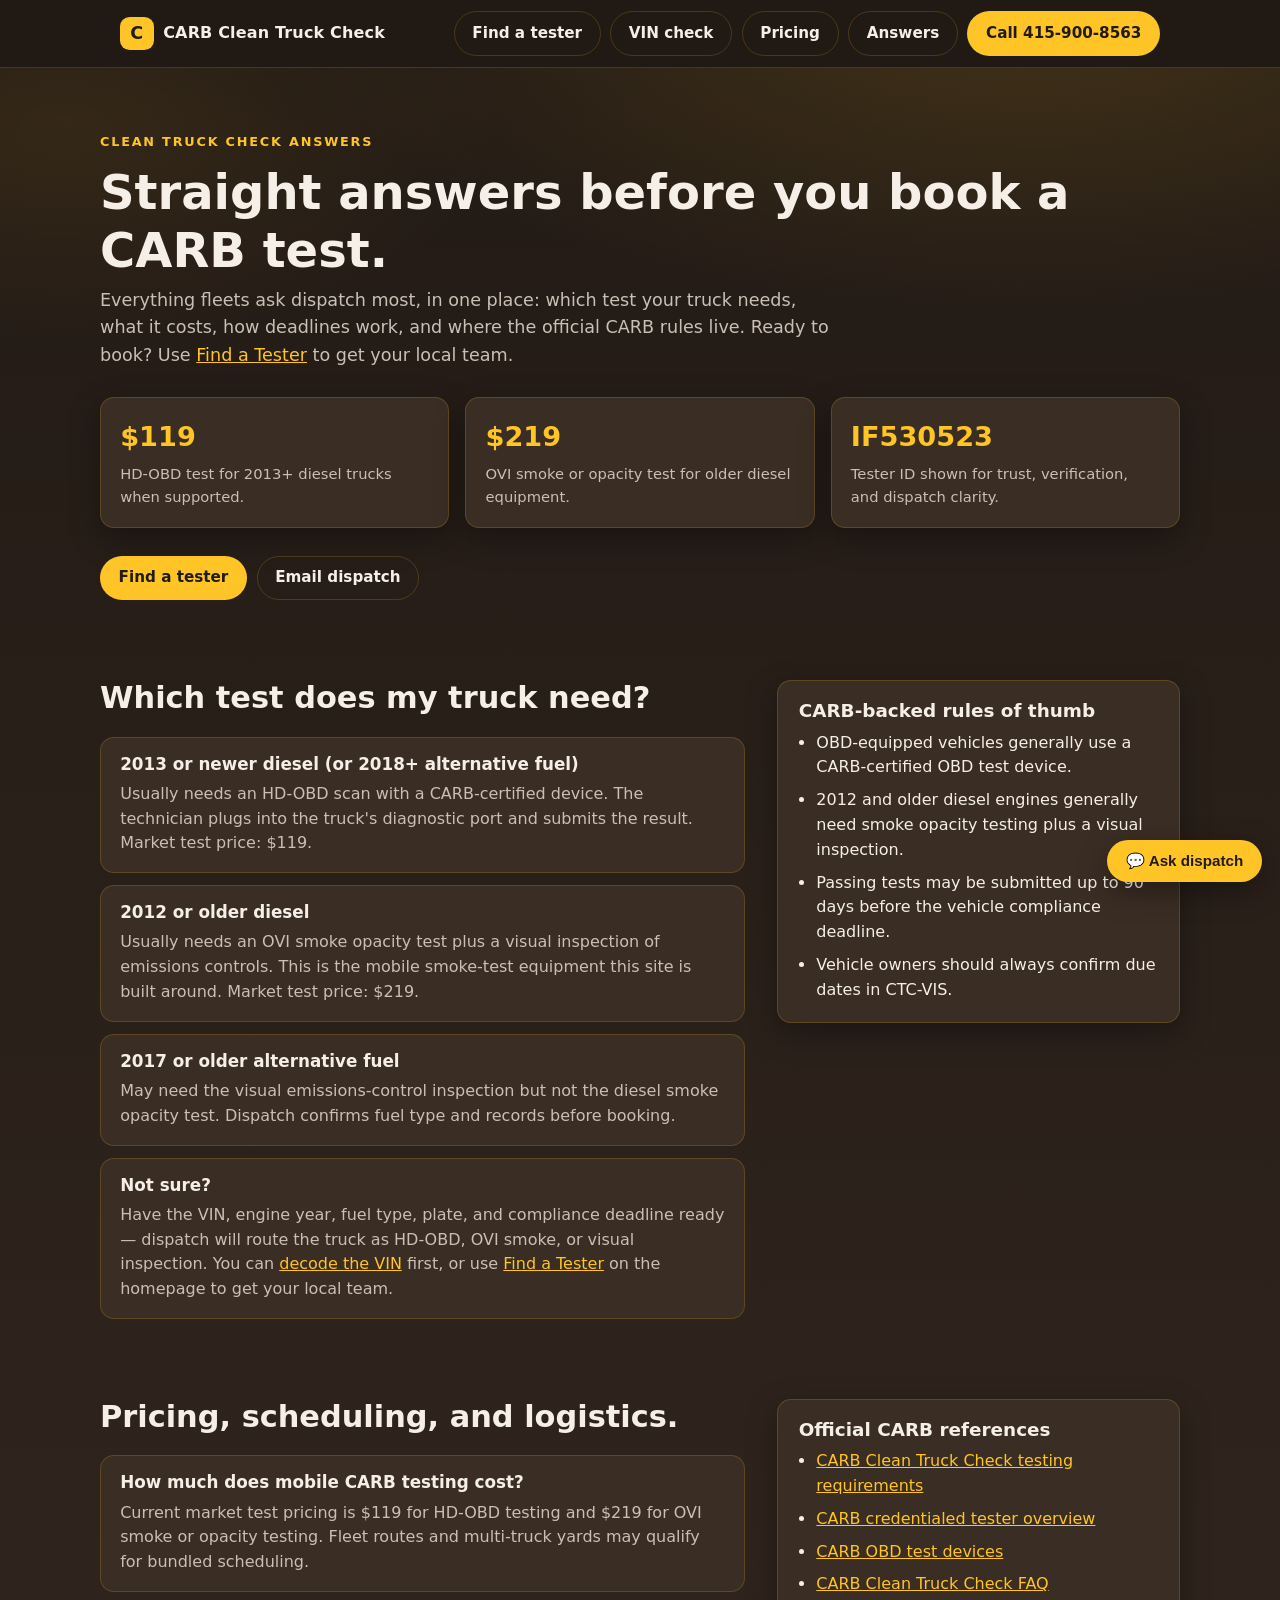
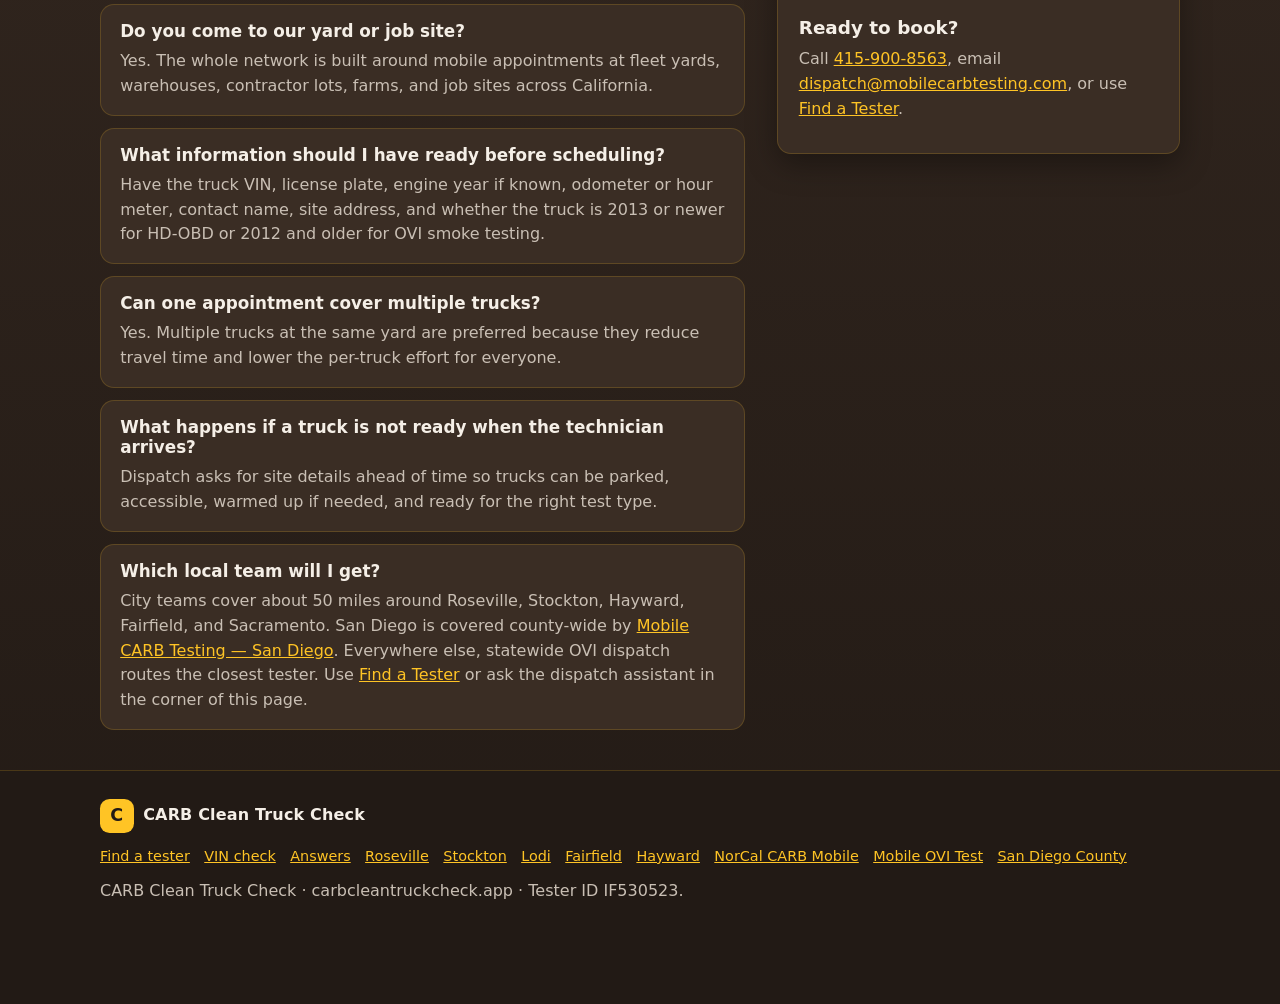
==== commit f27df831: "Add working VIN hub for cleantruckcheckvin.app and /vin/ Rebuild the AI Studio Compliance Hub as sta" ====
--- a/answers/index.html
+++ b/answers/index.html
@@ -25,6 +25,7 @@
  </a>
  <div class="nav-actions">
  <a class="button secondary" href="/#find">Find a tester</a>
+ <a class="button secondary" href="/vin/">VIN check</a>
  <a class="button secondary" href="/#pricing">Pricing</a>
  <a class="button secondary" href="/answers/">Answers</a>
  <a class="button primary" href="tel:4159008563">Call 415-900-8563</a>
@@ -59,7 +60,7 @@
  <article class="faq-item"><h3>2013 or newer diesel (or 2018+ alternative fuel)</h3><p>Usually needs an HD-OBD scan with a CARB-certified device. The technician plugs into the truck's diagnostic port and submits the result. Market test price: $119.</p></article>
  <article class="faq-item"><h3>2012 or older diesel</h3><p>Usually needs an OVI smoke opacity test plus a visual inspection of emissions controls. This is the mobile smoke-test equipment this site is built around. Market test price: $219.</p></article>
  <article class="faq-item"><h3>2017 or older alternative fuel</h3><p>May need the visual emissions-control inspection but not the diesel smoke opacity test. Dispatch confirms fuel type and records before booking.</p></article>
- <article class="faq-item"><h3>Not sure?</h3><p>Have the VIN, engine year, fuel type, plate, and compliance deadline ready — dispatch will route the truck as HD-OBD, OVI smoke, or visual inspection. Or use <a href="/#find">Find a Tester</a> on the homepage to get your local team.</p></article>
+ <article class="faq-item"><h3>Not sure?</h3><p>Have the VIN, engine year, fuel type, plate, and compliance deadline ready — dispatch will route the truck as HD-OBD, OVI smoke, or visual inspection. You can <a href="/vin/">decode the VIN</a> first, or use <a href="/#find">Find a Tester</a> on the homepage to get your local team.</p></article>
  </div>
  </div>
  <aside class="card">
@@ -108,9 +109,11 @@
  <a class="brand" href="/"><span class="brand-mark">C</span><span>CARB Clean Truck Check</span></a>
  <div class="footer-links">
  <a href="/#find">Find a tester</a>
+ <a href="/vin/">VIN check</a>
  <a href="/answers/">Answers</a>
  <a href="https://cleantruckcheckroseville.com" rel="noopener">Roseville</a>
  <a href="https://cleantruckcheckstockton.com" rel="noopener">Stockton</a>
+ <a href="https://cleantruckchecklodi.com" rel="noopener">Lodi</a>
  <a href="https://cleantruckcheckfairfield.com" rel="noopener">Fairfield</a>
  <a href="https://cleantruckcheckhayward.com" rel="noopener">Hayward</a>
  <a href="https://norcalcarbmobile.com" rel="noopener">NorCal CARB Mobile</a>
